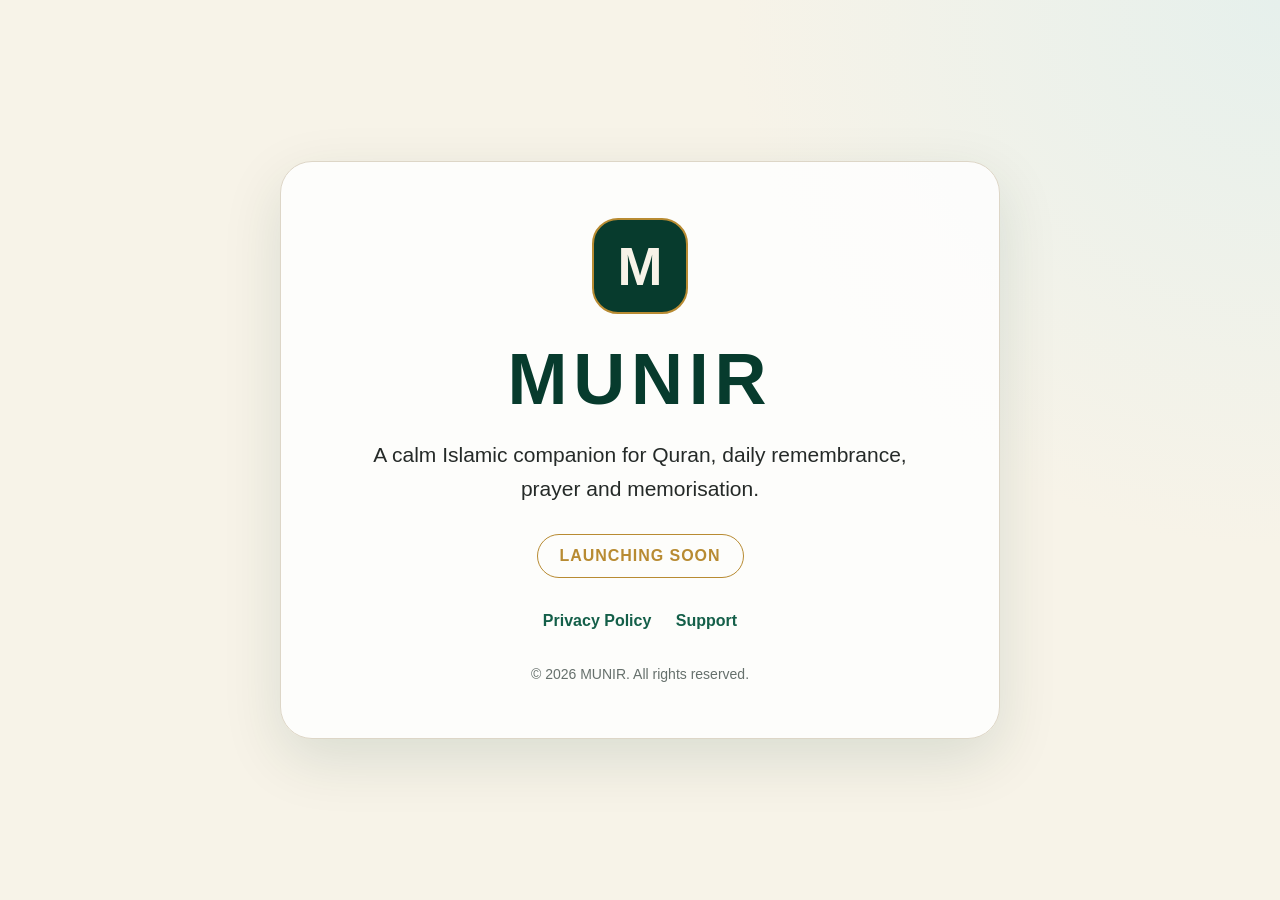
==== index.html @ 7c04cedc "Add MUNIR website homepage" ====
<!DOCTYPE html>
<html lang="en">
<head>
  <meta charset="UTF-8" />
  <meta name="viewport" content="width=device-width, initial-scale=1.0" />

  <title>MUNIR</title>
  <meta
    name="description"
    content="MUNIR is a calm Islamic companion for Quran, daily remembrance, prayer and memorisation."
  />

  <style>
    :root {
      --emerald: #073b2d;
      --emerald-light: #145f49;
      --ivory: #f7f3e8;
      --gold: #b88b32;
      --charcoal: #252a28;
      --stone: #ddd6c7;
    }

    * {
      box-sizing: border-box;
    }

    body {
      margin: 0;
      min-height: 100vh;
      font-family: Arial, Helvetica, sans-serif;
      color: var(--charcoal);
      background:
        radial-gradient(circle at top right, #e6f0ec 0, transparent 35%),
        var(--ivory);
    }

    main {
      min-height: 100vh;
      display: grid;
      place-items: center;
      padding: 32px 20px;
    }

    .card {
      width: min(720px, 100%);
      padding: 56px 36px;
      text-align: center;
      background: rgba(255, 255, 255, 0.82);
      border: 1px solid var(--stone);
      border-radius: 32px;
      box-shadow: 0 20px 60px rgba(7, 59, 45, 0.12);
    }

    .mark {
      width: 96px;
      height: 96px;
      margin: 0 auto 24px;
      display: grid;
      place-items: center;
      color: var(--ivory);
      background: var(--emerald);
      border: 2px solid var(--gold);
      border-radius: 26px;
      font-size: 54px;
      font-weight: 800;
    }

    h1 {
      margin: 0;
      color: var(--emerald);
      font-size: clamp(44px, 10vw, 72px);
      letter-spacing: 0.08em;
    }

    .tagline {
      margin: 18px auto 0;
      max-width: 560px;
      font-size: 21px;
      line-height: 1.6;
    }

    .coming-soon {
      display: inline-block;
      margin-top: 28px;
      padding: 12px 22px;
      color: var(--gold);
      border: 1px solid var(--gold);
      border-radius: 999px;
      font-weight: 700;
      letter-spacing: 0.06em;
      text-transform: uppercase;
    }

    nav {
      margin-top: 34px;
    }

    nav a {
      margin: 0 10px;
      color: var(--emerald-light);
      font-weight: 700;
      text-decoration: none;
    }

    nav a:hover {
      text-decoration: underline;
    }

    footer {
      margin-top: 36px;
      color: #66706c;
      font-size: 14px;
    }
  </style>
</head>

<body>
  <main>
    <section class="card">
      <div class="mark">M</div>

      <h1>MUNIR</h1>

      <p class="tagline">
        A calm Islamic companion for Quran, daily remembrance,
        prayer and memorisation.
      </p>

      <div class="coming-soon">Launching soon</div>

      <nav>
        <a href="privacy.html">Privacy Policy</a>
        <a href="mailto:support@getmunir.com">Support</a>
      </nav>

      <footer>
        © 2026 MUNIR. All rights reserved.
      </footer>
    </section>
  </main>
</body>
</html>
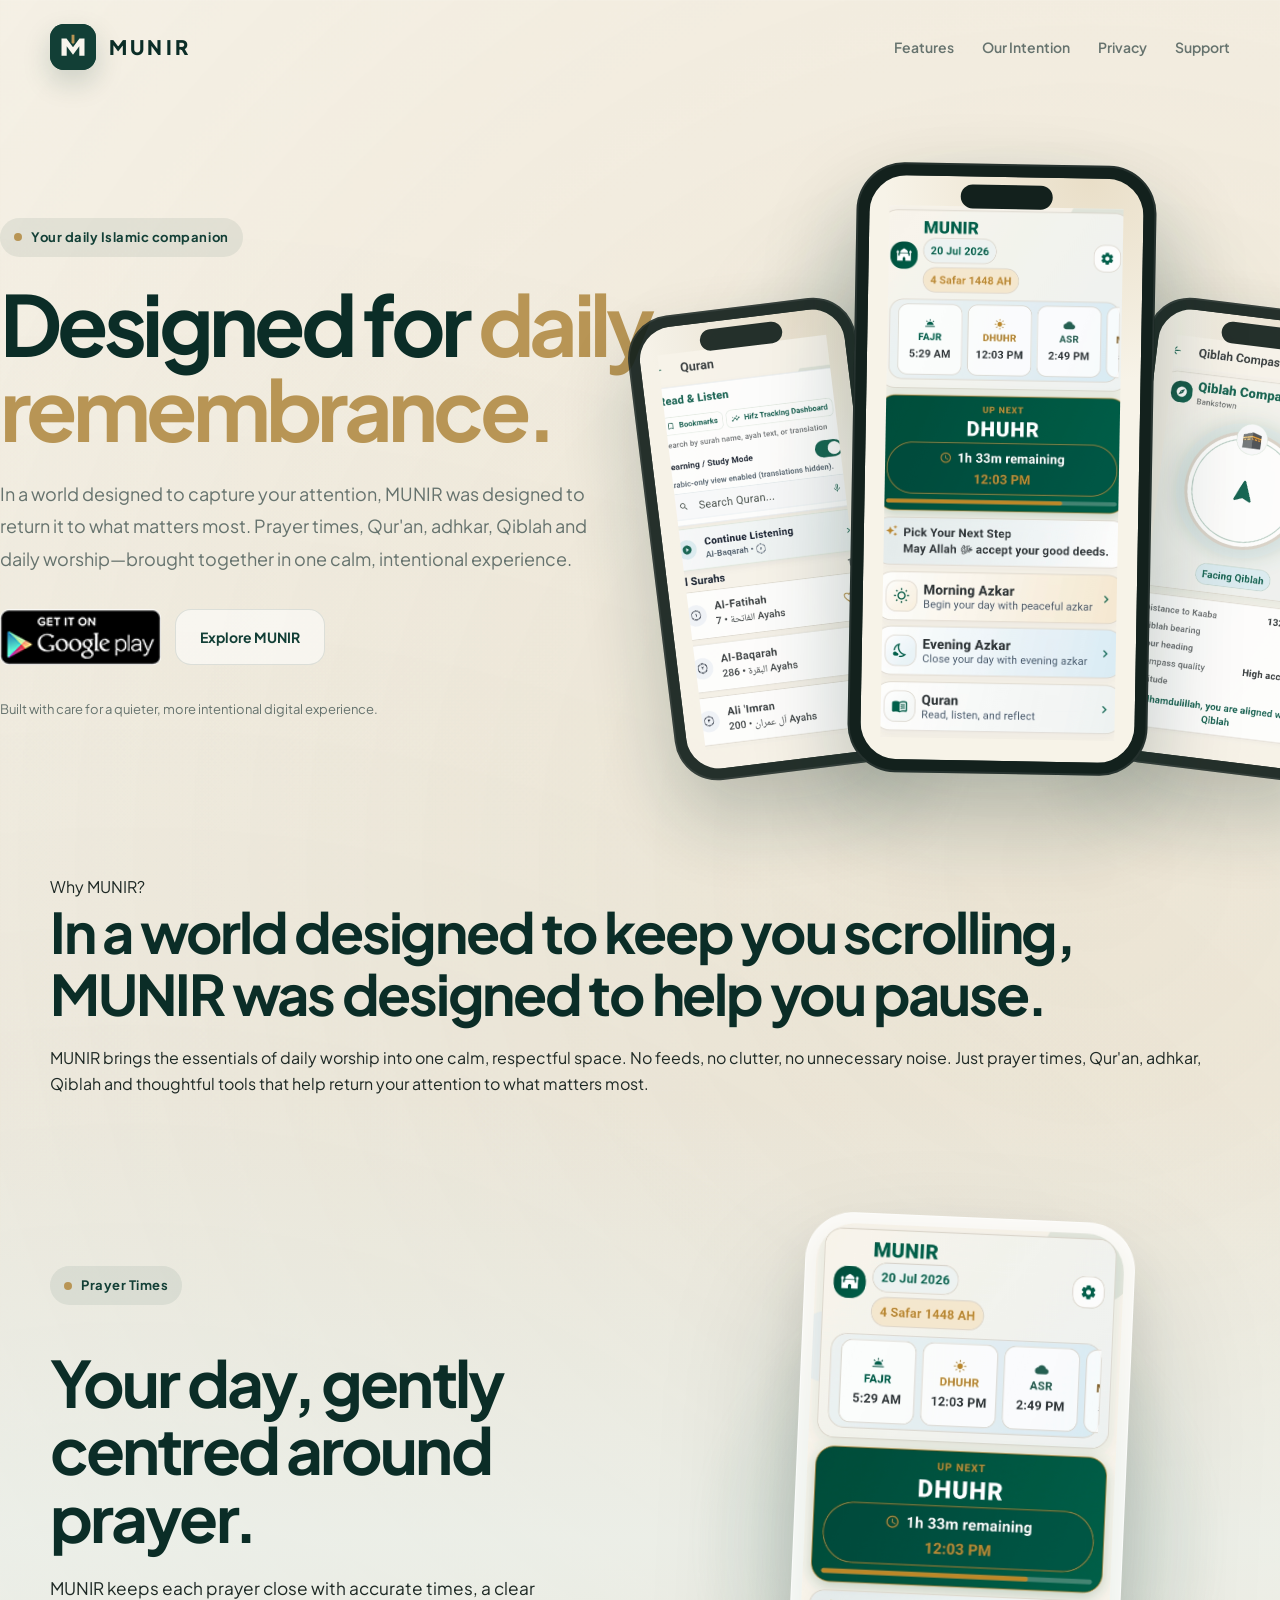
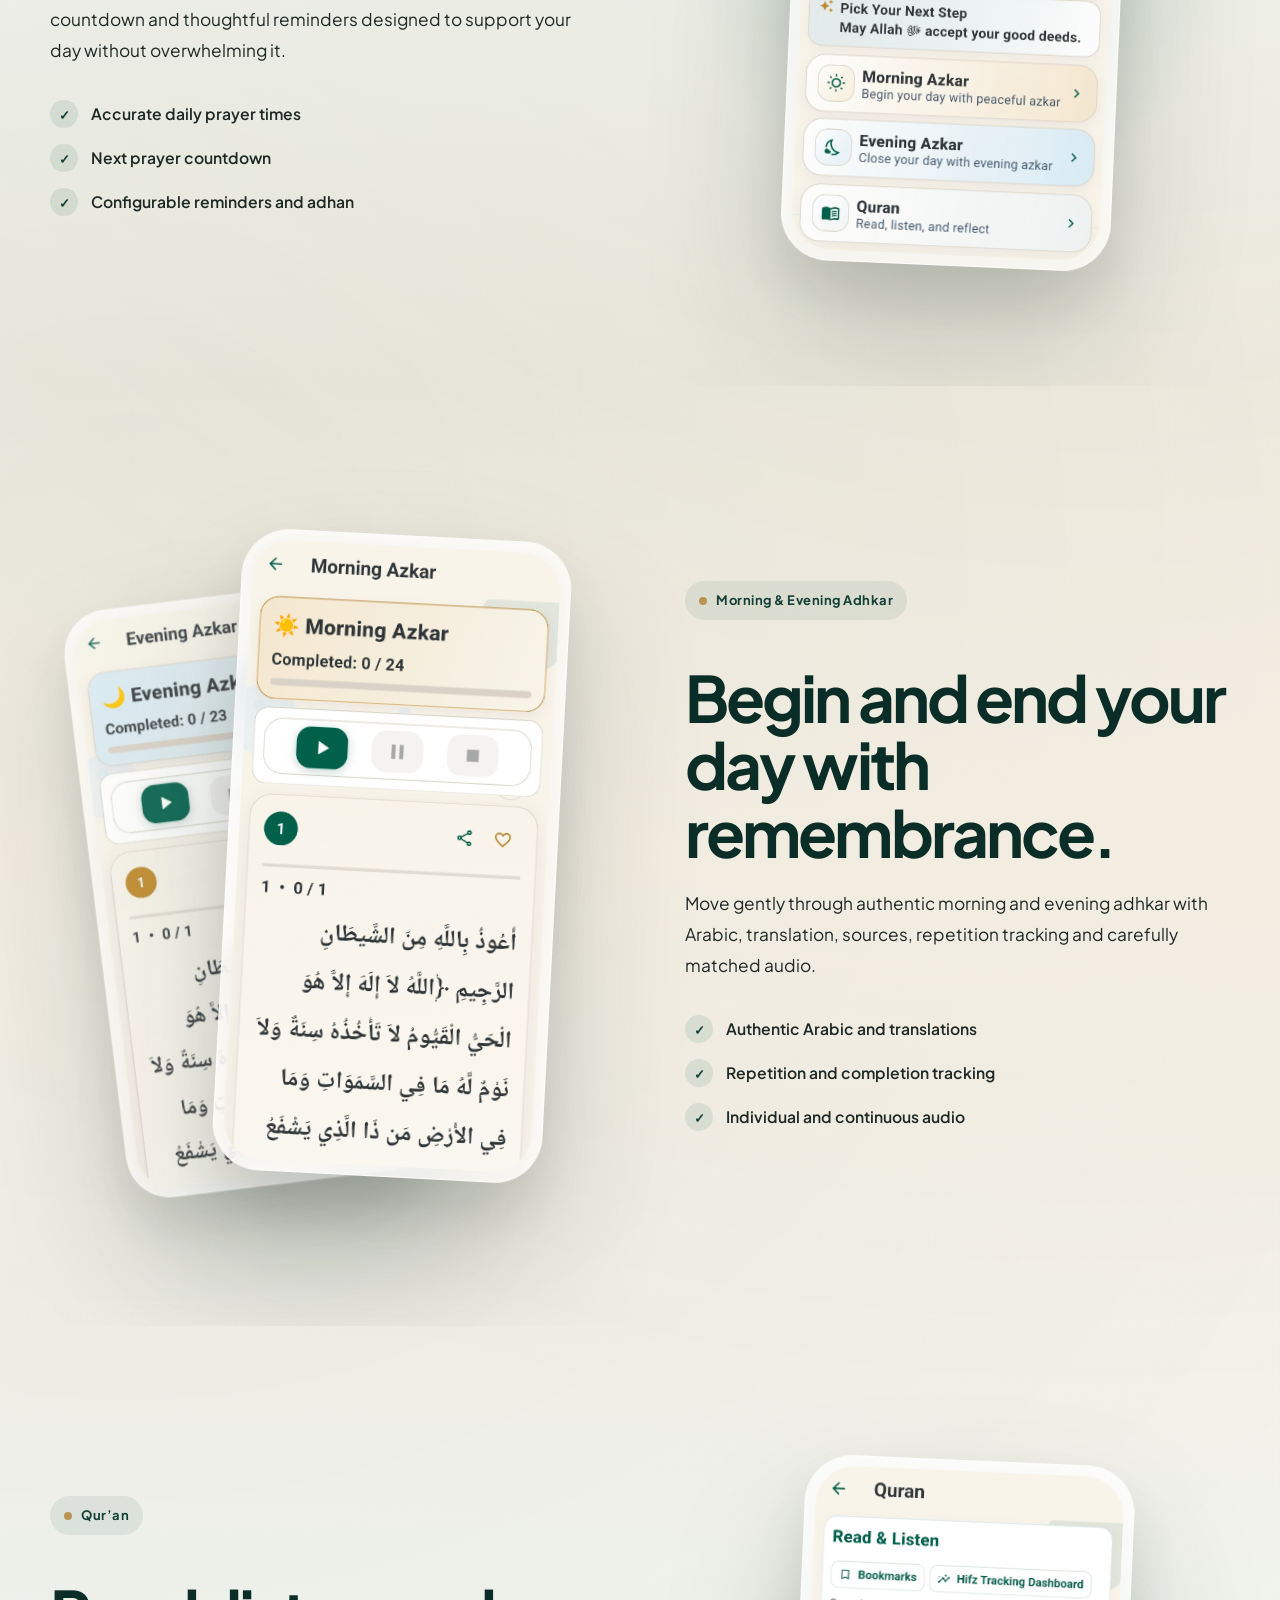
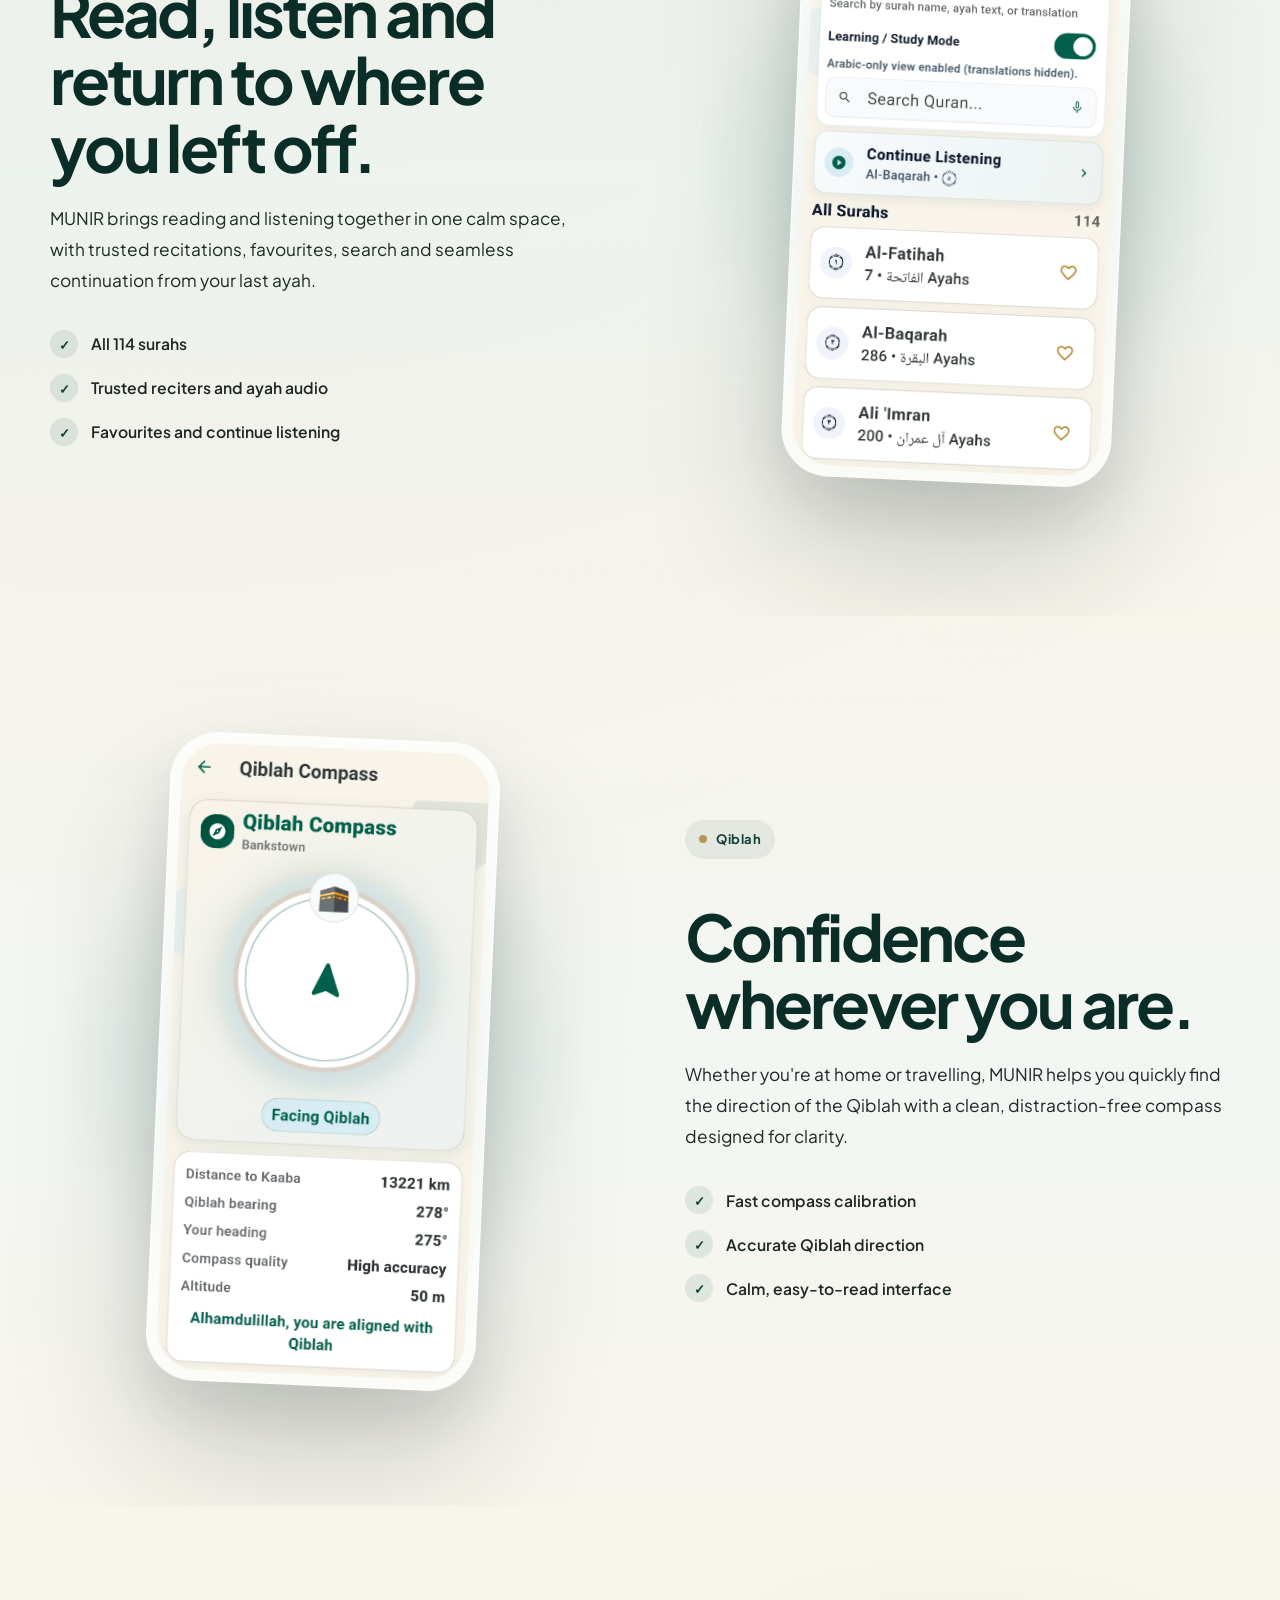
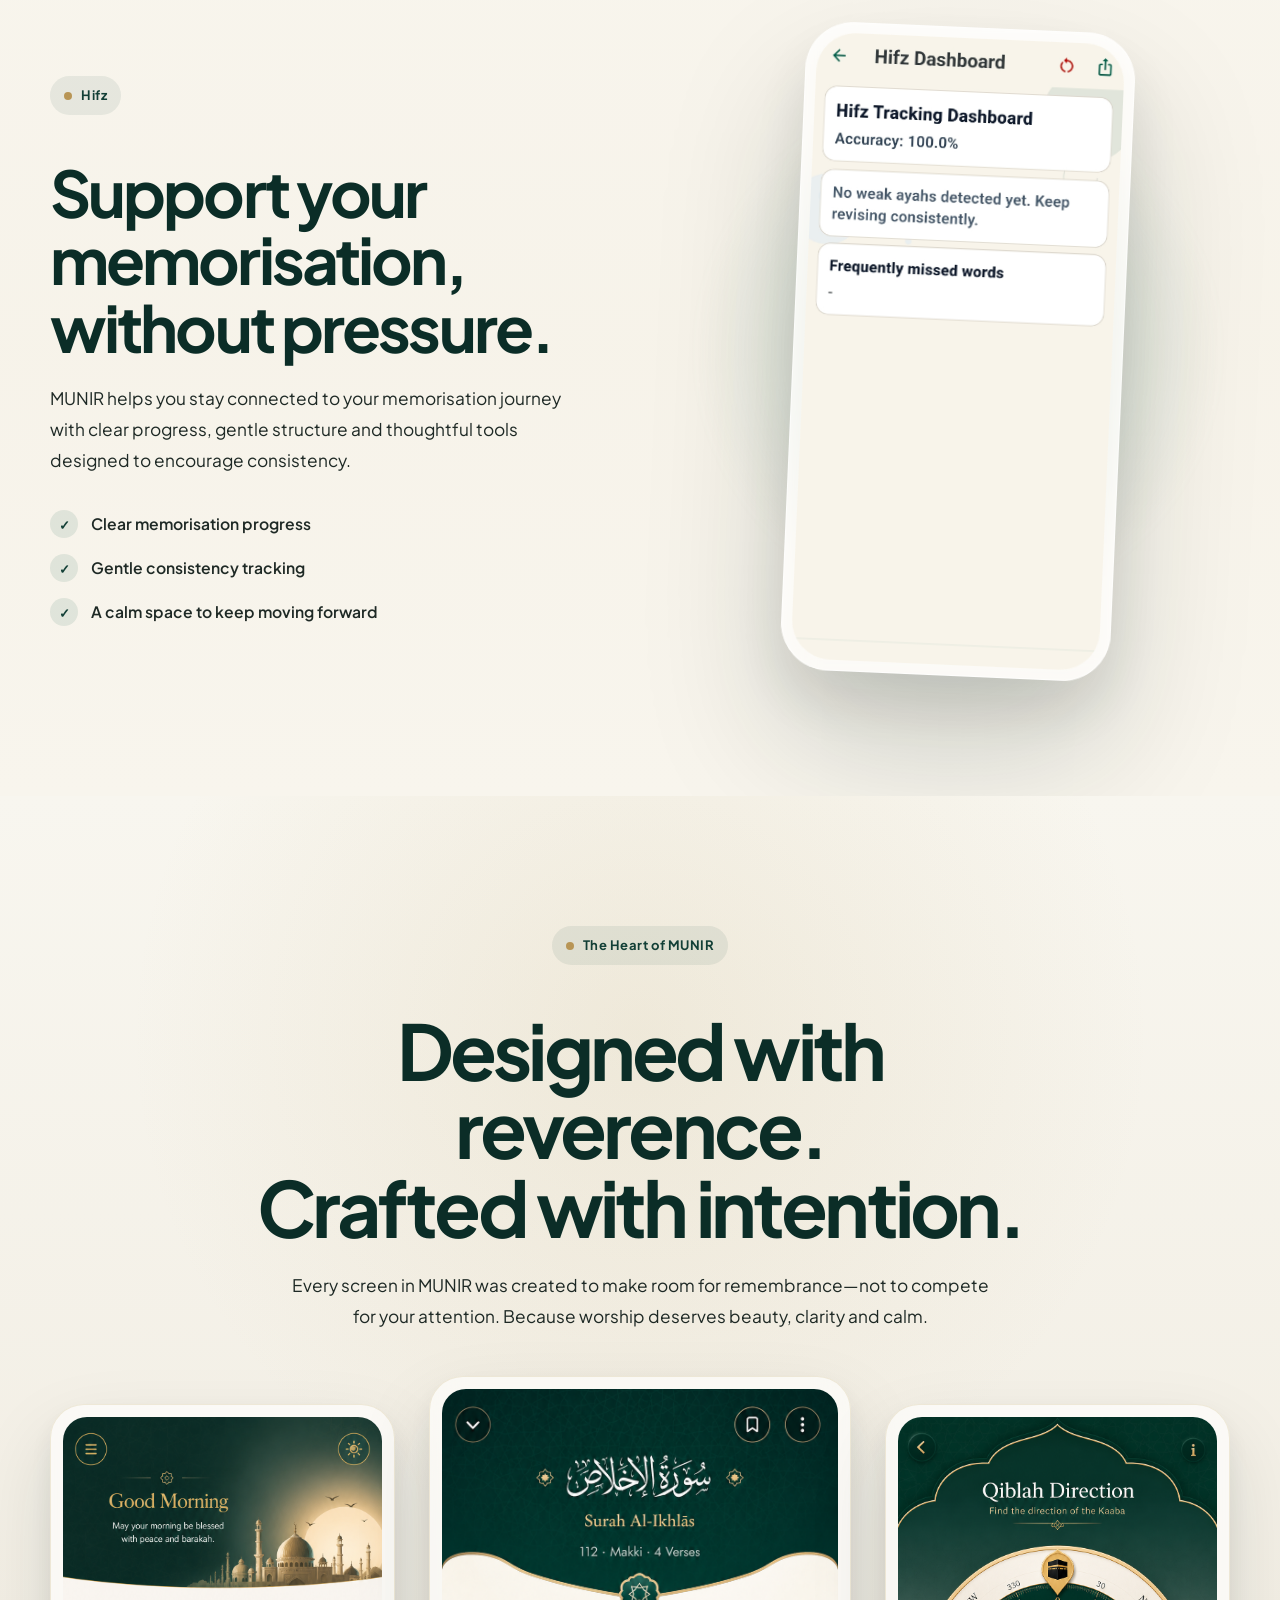
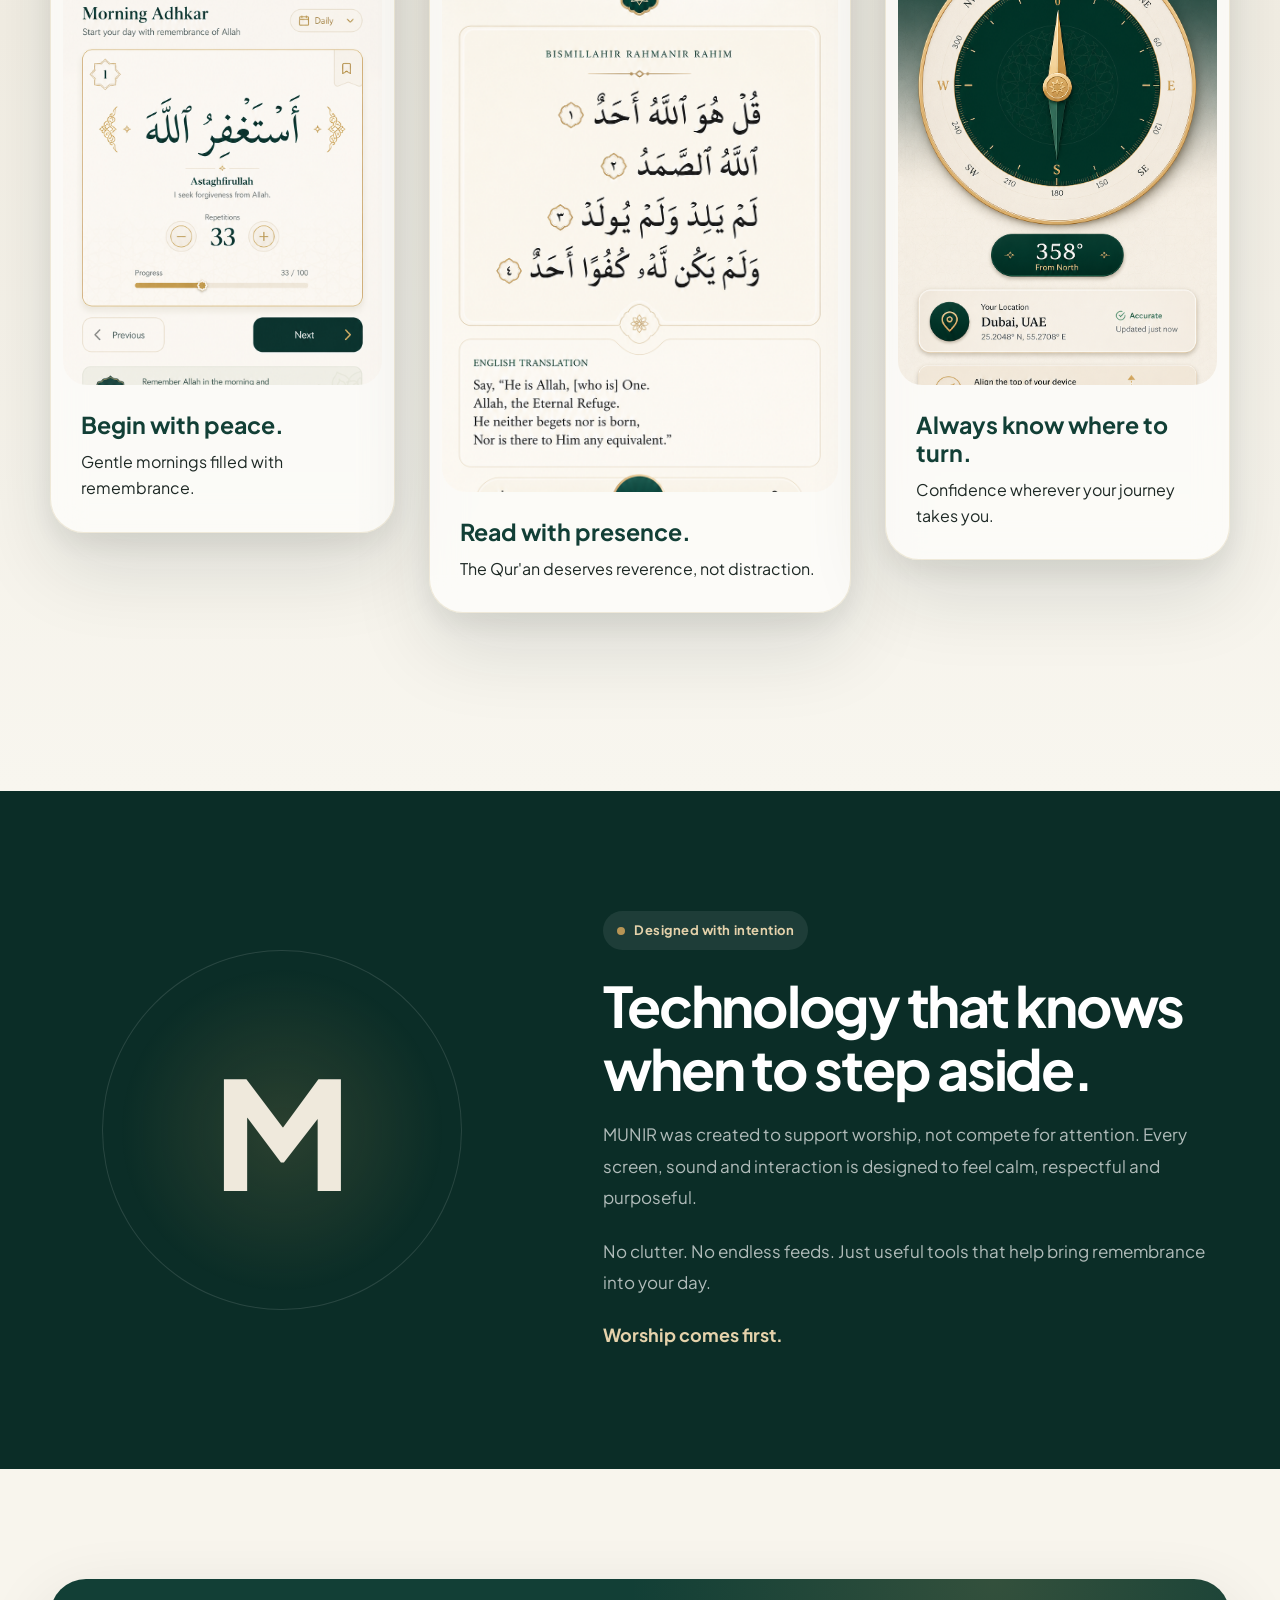
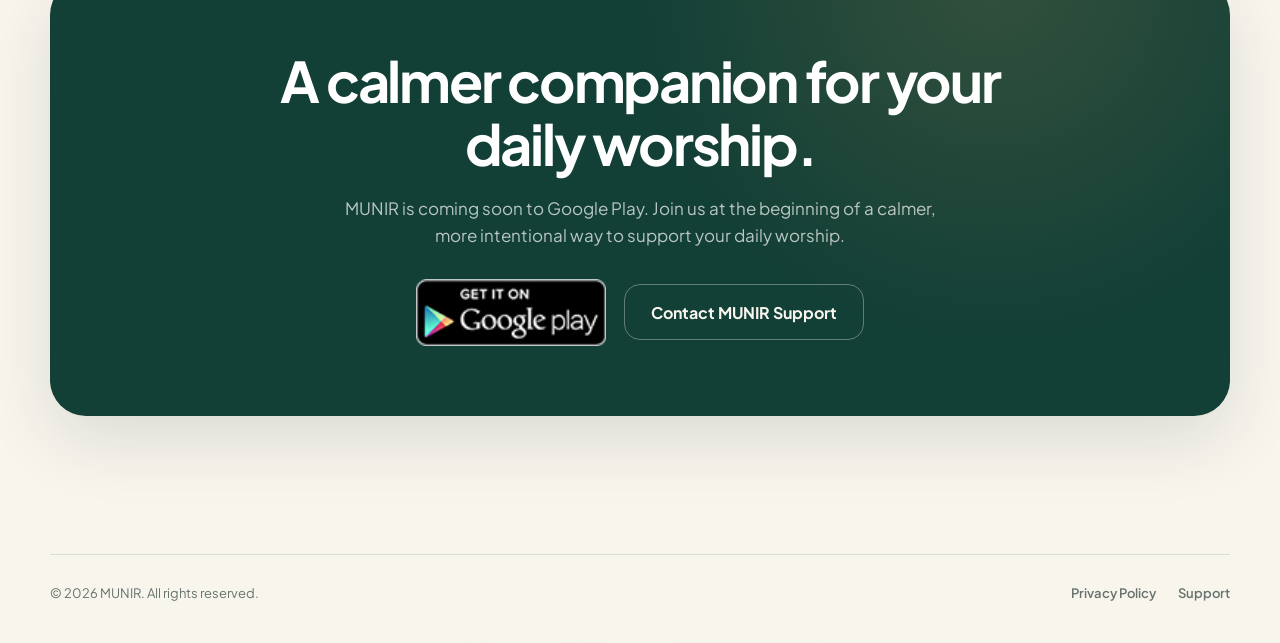
==== commit da403864: "Complete MUNIR website v2" ====
--- a/index.html
+++ b/index.html
@@ -1,142 +1,591 @@
 <!DOCTYPE html>
 <html lang="en">
 <head>
-  <meta charset="UTF-8" />
-  <meta name="viewport" content="width=device-width, initial-scale=1.0" />
-
-  <title>MUNIR</title>
+  <meta charset="UTF-8">
+
+  <meta
+    name="viewport"
+    content="width=device-width, initial-scale=1.0"
+  >
+
   <meta
     name="description"
-    content="MUNIR is a calm Islamic companion for Quran, daily remembrance, prayer and memorisation."
-  />
-
-  <style>
-    :root {
-      --emerald: #073b2d;
-      --emerald-light: #145f49;
-      --ivory: #f7f3e8;
-      --gold: #b88b32;
-      --charcoal: #252a28;
-      --stone: #ddd6c7;
-    }
-
-    * {
-      box-sizing: border-box;
-    }
-
-    body {
-      margin: 0;
-      min-height: 100vh;
-      font-family: Arial, Helvetica, sans-serif;
-      color: var(--charcoal);
-      background:
-        radial-gradient(circle at top right, #e6f0ec 0, transparent 35%),
-        var(--ivory);
-    }
-
-    main {
-      min-height: 100vh;
-      display: grid;
-      place-items: center;
-      padding: 32px 20px;
-    }
-
-    .card {
-      width: min(720px, 100%);
-      padding: 56px 36px;
-      text-align: center;
-      background: rgba(255, 255, 255, 0.82);
-      border: 1px solid var(--stone);
-      border-radius: 32px;
-      box-shadow: 0 20px 60px rgba(7, 59, 45, 0.12);
-    }
-
-    .mark {
-      width: 96px;
-      height: 96px;
-      margin: 0 auto 24px;
-      display: grid;
-      place-items: center;
-      color: var(--ivory);
-      background: var(--emerald);
-      border: 2px solid var(--gold);
-      border-radius: 26px;
-      font-size: 54px;
-      font-weight: 800;
-    }
-
-    h1 {
-      margin: 0;
-      color: var(--emerald);
-      font-size: clamp(44px, 10vw, 72px);
-      letter-spacing: 0.08em;
-    }
-
-    .tagline {
-      margin: 18px auto 0;
-      max-width: 560px;
-      font-size: 21px;
-      line-height: 1.6;
-    }
-
-    .coming-soon {
-      display: inline-block;
-      margin-top: 28px;
-      padding: 12px 22px;
-      color: var(--gold);
-      border: 1px solid var(--gold);
-      border-radius: 999px;
-      font-weight: 700;
-      letter-spacing: 0.06em;
-      text-transform: uppercase;
-    }
-
-    nav {
-      margin-top: 34px;
-    }
-
-    nav a {
-      margin: 0 10px;
-      color: var(--emerald-light);
-      font-weight: 700;
-      text-decoration: none;
-    }
-
-    nav a:hover {
-      text-decoration: underline;
-    }
-
-    footer {
-      margin-top: 36px;
-      color: #66706c;
-      font-size: 14px;
-    }
-  </style>
+    content="MUNIR is a calm Islamic companion for prayer times, Qur'an, morning and evening adhkar, Qiblah, audio, and daily worship."
+  >
+
+  <title>MUNIR — Your Daily Islamic Companion</title>
+
+  <link rel="preconnect" href="https://fonts.googleapis.com">
+  <link rel="preconnect" href="https://fonts.gstatic.com" crossorigin>
+
+  <link
+    href="https://fonts.googleapis.com/css2?family=Plus+Jakarta+Sans:wght@400;500;600;700;800&display=swap"
+    rel="stylesheet"
+  >
+
+  <link rel="stylesheet" href="css/style.css">
 </head>
 
 <body>
-  <main>
-    <section class="card">
-      <div class="mark">M</div>
-
-      <h1>MUNIR</h1>
-
-      <p class="tagline">
-        A calm Islamic companion for Quran, daily remembrance,
-        prayer and memorisation.
-      </p>
-
-      <div class="coming-soon">Launching soon</div>
-
-      <nav>
-        <a href="privacy.html">Privacy Policy</a>
-        <a href="mailto:support@getmunir.com">Support</a>
-      </nav>
-
-      <footer>
-        © 2026 MUNIR. All rights reserved.
-      </footer>
-    </section>
-  </main>
+  <div class="page-shell">
+
+    <header>
+      <div class="container navbar">
+
+        <a class="brand" href="#" aria-label="MUNIR home">
+          <img
+            class="brand-mark"
+            src="assets/munir-logo.svg"
+            alt="MUNIR logo"
+          >
+          <div class="brand-name">MUNIR</div>
+        </a>
+
+        <nav class="nav-links" aria-label="Main navigation">
+          <a href="#features">Features</a>
+          <a href="#intention">Our Intention</a>
+          <a href="privacy.html">Privacy</a>
+          <a href="mailto:support@getmunir.com">Support</a>
+        </nav>
+
+      </div>
+    </header>
+
+    <main>
+
+      <section class="hero">
+        <div class="container" style="display: contents;">
+
+          <div class="hero-content">
+            <div class="eyebrow">
+              <span class="eyebrow-dot"></span>
+              Your daily Islamic companion
+            </div>
+
+            <h1>
+              Designed for
+              <span class="hero-highlight">daily remembrance.</span>
+            </h1>
+
+            <p class="hero-copy">
+              In a world designed to capture your attention, MUNIR was designed
+              to return it to what matters most. Prayer times, Qur'an, adhkar,
+              Qiblah and daily worship—brought together in one calm, intentional
+              experience.
+            </p>
+
+            <div class="hero-actions">
+              <a
+                href="#"
+                aria-label="Get MUNIR on Google Play"
+              >
+                <img
+                  src="assets/badges/google-play.png"
+                  alt="Get it on Google Play"
+                  style="
+                    height: 56px;
+                    display: block;
+                    transition: transform 0.2s ease, filter 0.2s ease;
+                  "
+                >
+              </a>
+
+              <a class="button button-secondary" href="#features">
+                Explore MUNIR
+              </a>
+            </div>
+
+            <p class="release-note">
+              Built with care for a quieter, more intentional digital experience.
+            </p>
+          </div>
+
+          <div class="hero-visual">
+            <div class="glow"></div>
+
+            <div class="floating-card floating-one">
+              <strong>Next Prayer</strong>
+              <span>Maghrib · 5:12 PM</span>
+            </div>
+
+            <div class="phone phone-side phone-left">
+              <div class="phone-notch"></div>
+
+              <div class="phone-screen">
+                <img
+                  src="assets/images/quran.png"
+                  alt="MUNIR Qur'an screen"
+                  class="phone-screenshot"
+                >
+              </div>
+            </div>
+
+            <div class="phone">
+              <div class="phone-notch"></div>
+
+              <div class="phone-screen">
+                <img
+                  src="assets/images/home.png"
+                  alt="MUNIR home screen"
+                  class="phone-screenshot"
+                >
+              </div>
+            </div>
+
+            <div class="phone phone-side phone-right">
+              <div class="phone-notch"></div>
+
+              <div class="phone-screen">
+                <img
+                  src="assets/images/qiblah.png"
+                  alt="MUNIR Qiblah screen"
+                  class="phone-screenshot"
+                >
+              </div>
+            </div>
+
+            <div class="floating-card floating-two">
+              <strong>Daily remembrance</strong>
+              <span>Continue your morning adhkar</span>
+            </div>
+          </div>
+
+        </div>
+      </section>
+
+      <section class="why-munir">
+        <div class="container why-munir-inner">
+
+          <div class="why-munir-label">
+            Why MUNIR?
+          </div>
+
+          <h2>
+            In a world designed to keep you scrolling,
+            MUNIR was designed to help you pause.
+          </h2>
+
+          <p>
+            MUNIR brings the essentials of daily worship into one calm,
+            respectful space. No feeds, no clutter, no unnecessary noise.
+            Just prayer times, Qur'an, adhkar, Qiblah and thoughtful tools
+            that help return your attention to what matters most.
+          </p>
+
+        </div>
+      </section>
+
+      <section class="showcase-section prayer-showcase" id="features">
+        <div class="container showcase-grid">
+
+          <div class="showcase-copy">
+            <div class="eyebrow">
+              <span class="eyebrow-dot"></span>
+              Prayer Times
+            </div>
+
+            <h2>
+              Your day, gently centred around prayer.
+            </h2>
+
+            <p>
+              MUNIR keeps each prayer close with accurate times,
+              a clear countdown and thoughtful reminders designed
+              to support your day without overwhelming it.
+            </p>
+
+            <div class="showcase-points">
+              <div class="showcase-point">
+                <span>✓</span>
+                Accurate daily prayer times
+              </div>
+
+              <div class="showcase-point">
+                <span>✓</span>
+                Next prayer countdown
+              </div>
+
+              <div class="showcase-point">
+                <span>✓</span>
+                Configurable reminders and adhan
+              </div>
+            </div>
+          </div>
+
+          <div class="showcase-visual">
+            <div class="showcase-glow"></div>
+
+            <div class="showcase-phone">
+              <img
+                src="assets/images/home.png"
+                alt="MUNIR prayer times screen"
+              >
+            </div>
+          </div>
+
+        </div>
+      </section>
+
+      <section class="showcase-section adhkar-showcase">
+        <div class="container showcase-grid showcase-grid-reverse">
+
+          <div class="showcase-visual showcase-dual-visual">
+            <div class="showcase-glow"></div>
+
+            <div class="showcase-phone showcase-phone-back">
+              <img
+                src="assets/images/evening.png"
+                alt="MUNIR evening adhkar screen"
+              >
+            </div>
+
+            <div class="showcase-phone showcase-phone-front">
+              <img
+                src="assets/images/morning.png"
+                alt="MUNIR morning adhkar screen"
+              >
+            </div>
+          </div>
+
+          <div class="showcase-copy">
+            <div class="eyebrow">
+              <span class="eyebrow-dot"></span>
+              Morning & Evening Adhkar
+            </div>
+
+            <h2>
+              Begin and end your day with remembrance.
+            </h2>
+
+            <p>
+              Move gently through authentic morning and evening adhkar
+              with Arabic, translation, sources, repetition tracking and
+              carefully matched audio.
+            </p>
+
+            <div class="showcase-points">
+              <div class="showcase-point">
+                <span>✓</span>
+                Authentic Arabic and translations
+              </div>
+
+              <div class="showcase-point">
+                <span>✓</span>
+                Repetition and completion tracking
+              </div>
+
+              <div class="showcase-point">
+                <span>✓</span>
+                Individual and continuous audio
+              </div>
+            </div>
+          </div>
+
+        </div>
+      </section>
+
+      <section class="showcase-section quran-showcase">
+        <div class="container showcase-grid">
+
+          <div class="showcase-copy">
+            <div class="eyebrow">
+              <span class="eyebrow-dot"></span>
+              Qur’an
+            </div>
+
+            <h2>
+              Read, listen and return to where you left off.
+            </h2>
+
+            <p>
+              MUNIR brings reading and listening together in one calm space,
+              with trusted recitations, favourites, search and seamless
+              continuation from your last ayah.
+            </p>
+
+            <div class="showcase-points">
+              <div class="showcase-point">
+                <span>✓</span>
+                All 114 surahs
+              </div>
+
+              <div class="showcase-point">
+                <span>✓</span>
+                Trusted reciters and ayah audio
+              </div>
+
+              <div class="showcase-point">
+                <span>✓</span>
+                Favourites and continue listening
+              </div>
+            </div>
+          </div>
+
+          <div class="showcase-visual">
+            <div class="showcase-glow"></div>
+
+            <div class="showcase-phone">
+              <img
+                src="assets/images/quran.png"
+                alt="MUNIR Qur’an screen"
+              >
+            </div>
+          </div>
+
+        </div>
+      </section>
+
+      <section class="showcase-section qiblah-showcase">
+
+        <div class="container showcase-grid showcase-grid-reverse">
+
+          <div class="showcase-visual">
+            <div class="showcase-glow"></div>
+
+            <div class="showcase-phone">
+              <img
+                src="assets/images/qiblah.png"
+                alt="MUNIR Qiblah Compass">
+            </div>
+
+          </div>
+
+          <div class="showcase-copy">
+
+            <div class="eyebrow">
+              <span class="eyebrow-dot"></span>
+              Qiblah
+            </div>
+
+            <h2>
+              Confidence wherever you are.
+            </h2>
+
+            <p>
+              Whether you're at home or travelling, MUNIR helps you
+              quickly find the direction of the Qiblah with a clean,
+              distraction-free compass designed for clarity.
+            </p>
+
+            <div class="showcase-points">
+
+              <div class="showcase-point">
+                <span>✓</span>
+                Fast compass calibration
+              </div>
+
+              <div class="showcase-point">
+                <span>✓</span>
+                Accurate Qiblah direction
+              </div>
+
+              <div class="showcase-point">
+                <span>✓</span>
+                Calm, easy-to-read interface
+              </div>
+
+            </div>
+
+          </div>
+
+        </div>
+
+      </section>
+
+      <section class="showcase-section hifz-showcase">
+        <div class="container showcase-grid">
+
+          <div class="showcase-copy">
+            <div class="eyebrow">
+              <span class="eyebrow-dot"></span>
+              Hifz
+            </div>
+
+            <h2>
+              Support your memorisation, without pressure.
+            </h2>
+
+            <p>
+              MUNIR helps you stay connected to your memorisation journey
+              with clear progress, gentle structure and thoughtful tools
+              designed to encourage consistency.
+            </p>
+
+            <div class="showcase-points">
+              <div class="showcase-point">
+                <span>✓</span>
+                Clear memorisation progress
+              </div>
+
+              <div class="showcase-point">
+                <span>✓</span>
+                Gentle consistency tracking
+              </div>
+
+              <div class="showcase-point">
+                <span>✓</span>
+                A calm space to keep moving forward
+              </div>
+            </div>
+          </div>
+
+          <div class="showcase-visual">
+            <div class="showcase-glow"></div>
+
+            <div class="showcase-phone">
+              <img
+                src="assets/images/hifz.png"
+                alt="MUNIR Hifz dashboard"
+              >
+            </div>
+          </div>
+
+        </div>
+      </section>
+
+      <section class="heart-section">
+
+        <div class="container">
+
+          <div class="heart-heading">
+
+            <div class="eyebrow">
+              <span class="eyebrow-dot"></span>
+              The Heart of MUNIR
+            </div>
+
+            <h2>
+              Designed with reverence.<br>
+              Crafted with intention.
+            </h2>
+
+            <p>
+              Every screen in MUNIR was created to make room for
+              remembrance—not to compete for your attention.
+              Because worship deserves beauty, clarity and calm.
+            </p>
+
+          </div>
+
+          <div class="heart-grid">
+
+            <div class="heart-card">
+              <img src="assets/images/morning-artwork.png"
+                   alt="Morning Adhkar artwork">
+
+              <h3>Begin with peace.</h3>
+
+              <p>
+                Gentle mornings filled with remembrance.
+              </p>
+            </div>
+
+            <div class="heart-card">
+              <img src="assets/images/quran-artwork.png"
+                   alt="Qur'an artwork">
+
+              <h3>Read with presence.</h3>
+
+              <p>
+                The Qur'an deserves reverence, not distraction.
+              </p>
+            </div>
+
+            <div class="heart-card">
+              <img src="assets/images/qiblah-artwork.png"
+                   alt="Qiblah artwork">
+
+              <h3>Always know where to turn.</h3>
+
+              <p>
+                Confidence wherever your journey takes you.
+              </p>
+            </div>
+
+          </div>
+
+        </div>
+
+      </section>
+
+      <section class="intention" id="intention">
+        <div class="container intention-inner">
+
+          <div class="intention-mark" aria-hidden="true">
+            <div class="intention-letter">M</div>
+          </div>
+
+          <div class="intention-copy">
+            <div class="eyebrow">
+              <span class="eyebrow-dot"></span>
+              Designed with intention
+            </div>
+
+            <h2>Technology that knows when to step aside.</h2>
+
+            <p>
+              MUNIR was created to support worship, not compete for
+              attention. Every screen, sound and interaction is designed
+              to feel calm, respectful and purposeful.
+            </p>
+
+            <p>
+              No clutter. No endless feeds. Just useful tools that help
+              bring remembrance into your day.
+            </p>
+
+            <div class="quote">
+              Worship comes first.
+            </div>
+          </div>
+
+        </div>
+      </section>
+
+      <section class="cta" id="download">
+        <div class="container">
+
+          <div class="cta-box">
+            <h2>A calmer companion for your daily worship.</h2>
+
+            <p>
+              MUNIR is coming soon to Google Play. Join us at the beginning
+              of a calmer, more intentional way to support your daily worship.
+            </p>
+
+            <div class="download-actions">
+              <img
+                src="assets/badges/google-play.png"
+                alt="Get MUNIR on Google Play"
+                class="download-badge"
+              >
+
+              <a href="mailto:support@getmunir.com" class="download-support-link">
+                Contact MUNIR Support
+              </a>
+            </div>
+          </div>
+
+        </div>
+      </section>
+
+    </main>
+
+    <footer>
+      <div class="container footer-inner">
+
+        <p>
+          © 2026 MUNIR. All rights reserved.
+        </p>
+
+        <div class="footer-links">
+          <a href="privacy.html">Privacy Policy</a>
+          <a href="mailto:support@getmunir.com">Support</a>
+        </div>
+
+      </div>
+    </footer>
+
+  </div>
 </body>
 </html>
--- a/css/style.css
+++ b/css/style.css
@@ -0,0 +1,1332 @@
+/* =========================================================
+   MUNIR Website
+   Version: 2.0
+   ========================================================= */
+
+
+/* =========================================================
+1. Reset & Base
+   ========================================================= */
+
+
+/* =========================================================
+2. Navigation
+   ========================================================= */
+
+
+/* =========================================================
+3. Hero
+   ========================================================= */
+
+
+/* =========================================================
+4. Why MUNIR
+   ========================================================= */
+
+
+/* =========================================================
+5. Feature Sections
+   ========================================================= */
+
+
+/* =========================================================
+6. Download CTA
+   ========================================================= */
+
+
+/* =========================================================
+7. Footer
+   ========================================================= */
+
+
+/* =========================================================
+8. Responsive
+   ========================================================= */
+
+    :root {
+      --emerald: #123f36;
+      --emerald-dark: #0b2d27;
+      --emerald-soft: #dce9e3;
+      --ivory: #f8f5ed;
+      --cream: #efe9dc;
+      --gold: #b89555;
+      --charcoal: #1e2925;
+      --muted: #66736e;
+      --white: #ffffff;
+      --border: rgba(18, 63, 54, 0.12);
+      --shadow: 0 24px 70px rgba(11, 45, 39, 0.12);
+    }
+
+    * {
+      box-sizing: border-box;
+      margin: 0;
+      padding: 0;
+    }
+
+    html {
+      scroll-behavior: smooth;
+    }
+
+    body {
+      font-family: "Plus Jakarta Sans", sans-serif;
+      background: var(--ivory);
+      color: var(--charcoal);
+      line-height: 1.6;
+      overflow-x: hidden;
+    }
+
+    a {
+      color: inherit;
+      text-decoration: none;
+    }
+
+    .page-shell {
+      min-height: 100vh;
+      background:
+        radial-gradient(
+          circle at 85% 10%,
+          rgba(184, 149, 85, 0.15),
+          transparent 28%
+        ),
+        radial-gradient(
+          circle at 10% 25%,
+          rgba(18, 63, 54, 0.08),
+          transparent 30%
+        ),
+        var(--ivory);
+    }
+
+    .container {
+      width: min(1180px, calc(100% - 40px));
+      margin: 0 auto;
+    }
+
+    header {
+      padding: 24px 0;
+    }
+
+    .navbar {
+      display: flex;
+      align-items: center;
+      justify-content: space-between;
+      gap: 24px;
+    }
+
+    .brand {
+      display: inline-flex;
+      align-items: center;
+      gap: 13px;
+    }
+
+    .brand-mark {
+      width: 46px;
+      height: 46px;
+      border-radius: 14px;
+      background: var(--emerald);
+      color: var(--ivory);
+      display: grid;
+      place-items: center;
+      font-size: 22px;
+      font-weight: 800;
+      box-shadow: 0 12px 28px rgba(18, 63, 54, 0.18);
+    }
+
+    .brand-name {
+      font-size: 20px;
+      font-weight: 800;
+      letter-spacing: 0.16em;
+      color: var(--emerald-dark);
+    }
+
+    .nav-links {
+      display: flex;
+      align-items: center;
+      gap: 28px;
+      color: var(--muted);
+      font-size: 14px;
+      font-weight: 600;
+    }
+
+    .nav-links a {
+      transition: color 0.2s ease;
+    }
+
+    .nav-links a:hover {
+      color: var(--emerald);
+    }
+
+    .hero {
+      min-height: 720px;
+      display: grid;
+      grid-template-columns: 1.08fr 0.92fr;
+      align-items: center;
+      gap: 70px;
+      padding: 70px 0 100px;
+    }
+
+    .eyebrow {
+      display: inline-flex;
+      align-items: center;
+      gap: 9px;
+      padding: 9px 14px;
+      border-radius: 999px;
+      background: rgba(18, 63, 54, 0.08);
+      color: var(--emerald);
+      font-size: 13px;
+      font-weight: 700;
+      letter-spacing: 0.04em;
+      margin-bottom: 24px;
+    }
+
+    .eyebrow-dot {
+      width: 8px;
+      height: 8px;
+      border-radius: 50%;
+      background: var(--gold);
+    }
+
+    h1 {
+      max-width: 720px;
+      font-size: clamp(48px, 7vw, 84px);
+      line-height: 1.02;
+      letter-spacing: -0.055em;
+      color: var(--emerald-dark);
+      margin-bottom: 26px;
+    }
+
+    .hero-highlight {
+      color: var(--gold);
+    }
+
+    .hero-copy {
+      max-width: 610px;
+      color: var(--muted);
+      font-size: 18px;
+      line-height: 1.8;
+      margin-bottom: 34px;
+    }
+
+    .hero-actions {
+      display: flex;
+      flex-wrap: wrap;
+      gap: 14px;
+      margin-bottom: 34px;
+    }
+
+    .button {
+      display: inline-flex;
+      align-items: center;
+      justify-content: center;
+      min-height: 54px;
+      padding: 0 24px;
+      border-radius: 16px;
+      font-size: 14px;
+      font-weight: 700;
+      transition:
+        transform 0.2s ease,
+        box-shadow 0.2s ease,
+        background 0.2s ease;
+    }
+
+    .button:hover {
+      transform: translateY(-2px);
+    }
+
+
+    .hero-actions img:hover {
+      transform: translateY(-2px);
+      filter: brightness(1.04);
+    }
+
+    .button-primary {
+      background: var(--emerald);
+      color: var(--white);
+      box-shadow: 0 14px 30px rgba(18, 63, 54, 0.22);
+    }
+
+    .button-primary:hover {
+      background: var(--emerald-dark);
+    }
+
+    .button-secondary {
+      border: 1px solid var(--border);
+      background: rgba(255, 255, 255, 0.55);
+      color: var(--emerald);
+    }
+
+    .release-note {
+      color: var(--muted);
+      font-size: 13px;
+    }
+
+    .hero-visual {
+      position: relative;
+      display: flex;
+      justify-content: center;
+      align-items: center;
+      min-height: 560px;
+    }
+
+    .glow {
+      position: absolute;
+      width: 620px;
+      height: 620px;
+      border-radius: 50%;
+      background:
+        radial-gradient(
+          circle,
+          rgba(184,149,85,0.26) 0%,
+          rgba(18,63,54,0.14) 42%,
+          transparent 72%
+        );
+      filter: blur(32px);
+      animation: breathe 8s ease-in-out infinite;
+    }
+
+    @keyframes breathe {
+      0% {
+        transform: scale(0.96);
+        opacity: 0.72;
+      }
+
+      50% {
+        transform: scale(1.04);
+        opacity: 1;
+      }
+
+      100% {
+        transform: scale(0.96);
+        opacity: 0.72;
+      }
+    }
+
+    .phone {
+      position: relative;
+      width: 300px;
+      height: 610px;
+      padding: 13px;
+      border-radius: 48px;
+      background: #13211d;
+      box-shadow:
+        0 45px 90px rgba(11, 45, 39, 0.25),
+        inset 0 0 0 2px rgba(255, 255, 255, 0.08);
+      transform: rotate(3deg);
+      z-index: 2;
+    }
+
+    .phone-side {
+      position: absolute;
+      width: 255px;
+      height: 520px;
+      opacity: 0.92;
+      z-index: 1;
+      filter: saturate(0.88);
+      transition: transform 0.35s ease, opacity 0.35s ease;
+    }
+
+    .phone-left {
+      left: -85px;
+      top: 115px;
+      transform: rotate(-7deg) scale(0.9);
+    }
+
+    .phone-right {
+      right: -85px;
+      top: 115px;
+      transform: rotate(7deg) scale(0.9);
+    }
+
+    .phone-side:hover {
+      opacity: 1;
+    }
+
+    .phone-left:hover {
+      transform: rotate(-4deg) scale(0.94) translateY(-8px);
+    }
+
+    .phone-right:hover {
+      transform: rotate(4deg) scale(0.94) translateY(-8px);
+    }
+
+    .hero-visual > .phone:not(.phone-side) {
+      z-index: 3;
+      transform: rotate(1deg);
+    }
+
+    .phone-screen {
+      position: relative;
+      height: 100%;
+      overflow: hidden;
+      border-radius: 37px;
+      background:
+        radial-gradient(
+          circle at 80% 0%,
+          rgba(184, 149, 85, 0.22),
+          transparent 33%
+        ),
+        #f7f3e8;
+      padding: 30px 20px 22px;
+    }
+
+    .phone-screenshot {
+      width: 100%;
+      height: 100%;
+      display: block;
+      object-fit: cover;
+      object-position: top center;
+    }
+
+    .phone-notch {
+      position: absolute;
+      top: 21px;
+      left: 50%;
+      width: 92px;
+      height: 24px;
+      border-radius: 20px;
+      background: #13211d;
+      transform: translateX(-50%);
+      z-index: 3;
+    }
+
+    .phone-welcome {
+      margin-top: 26px;
+      color: var(--muted);
+      font-size: 12px;
+      font-weight: 600;
+    }
+
+    .phone-title {
+      color: var(--emerald-dark);
+      font-size: 25px;
+      line-height: 1.2;
+      margin-top: 4px;
+      margin-bottom: 20px;
+    }
+
+    .prayer-card {
+      padding: 20px;
+      border-radius: 24px;
+      background: var(--emerald);
+      color: var(--white);
+      box-shadow: 0 18px 35px rgba(18, 63, 54, 0.2);
+    }
+
+    .prayer-label {
+      color: rgba(255, 255, 255, 0.65);
+      font-size: 11px;
+      font-weight: 600;
+      margin-bottom: 4px;
+    }
+
+    .prayer-name {
+      font-size: 22px;
+      font-weight: 800;
+    }
+
+    .prayer-time {
+      color: #ddc490;
+      font-size: 13px;
+      margin-top: 6px;
+    }
+
+    .phone-section-label {
+      margin: 22px 0 12px;
+      color: var(--emerald-dark);
+      font-size: 13px;
+      font-weight: 800;
+    }
+
+    .phone-grid {
+      display: grid;
+      grid-template-columns: repeat(2, 1fr);
+      gap: 10px;
+    }
+
+    .phone-tile {
+      min-height: 96px;
+      padding: 14px;
+      border: 1px solid rgba(18, 63, 54, 0.08);
+      border-radius: 19px;
+      background: rgba(255, 255, 255, 0.72);
+    }
+
+    .phone-icon {
+      font-size: 20px;
+      margin-bottom: 9px;
+    }
+
+    .phone-tile strong {
+      display: block;
+      color: var(--emerald-dark);
+      font-size: 12px;
+    }
+
+    .phone-tile span {
+      display: block;
+      color: var(--muted);
+      font-size: 9px;
+      margin-top: 3px;
+    }
+
+    .floating-card {
+      position: absolute;
+      z-index: 3;
+      padding: 16px 18px;
+      border: 1px solid rgba(18, 63, 54, 0.08);
+      border-radius: 18px;
+      background: rgba(255, 255, 255, 0.84);
+      backdrop-filter: blur(14px);
+      box-shadow: var(--shadow);
+    }
+
+    .floating-card strong {
+      display: block;
+      color: var(--emerald-dark);
+      font-size: 13px;
+    }
+
+    .floating-card span {
+      color: var(--muted);
+      font-size: 11px;
+    }
+
+    .floating-one {
+      display: none;
+      top: 88px;
+      right: -10px;
+    }
+
+    .floating-two {
+      display: none;
+      bottom: 90px;
+      left: -8px;
+    }
+
+    .features {
+      padding: 110px 0;
+      background: var(--white);
+    }
+
+    .section-heading {
+      max-width: 720px;
+      margin: 0 auto 56px;
+      text-align: center;
+    }
+
+    .section-heading .eyebrow {
+      margin-bottom: 18px;
+    }
+
+    h2 {
+      color: var(--emerald-dark);
+      font-size: clamp(36px, 5vw, 56px);
+      line-height: 1.12;
+      letter-spacing: -0.04em;
+      margin-bottom: 20px;
+    }
+
+    .section-heading p {
+      color: var(--muted);
+      font-size: 17px;
+    }
+
+    .feature-grid {
+      display: grid;
+      grid-template-columns: repeat(3, 1fr);
+      gap: 22px;
+    }
+
+    .feature-card {
+      min-height: 290px;
+      padding: 34px;
+      border: 1px solid var(--border);
+      border-radius: 28px;
+      background: #fbfaf6;
+      transition:
+        transform 0.25s ease,
+        box-shadow 0.25s ease;
+    }
+
+    .feature-card:hover {
+      transform: translateY(-6px);
+      box-shadow: var(--shadow);
+    }
+
+    .feature-icon {
+      width: 54px;
+      height: 54px;
+      border-radius: 17px;
+      background: var(--emerald-soft);
+      display: grid;
+      place-items: center;
+      font-size: 24px;
+      margin-bottom: 28px;
+    }
+
+    .feature-card h3 {
+      color: var(--emerald-dark);
+      font-size: 21px;
+      margin-bottom: 12px;
+    }
+
+    .feature-card p {
+      color: var(--muted);
+      font-size: 15px;
+      line-height: 1.75;
+    }
+
+    .intention {
+      padding: 120px 0;
+      background: var(--emerald-dark);
+      color: var(--white);
+    }
+
+    .intention-inner {
+      display: grid;
+      grid-template-columns: 0.85fr 1.15fr;
+      align-items: center;
+      gap: 90px;
+    }
+
+    .intention-mark {
+      width: min(360px, 100%);
+      aspect-ratio: 1;
+      border: 1px solid rgba(255, 255, 255, 0.12);
+      border-radius: 50%;
+      display: grid;
+      place-items: center;
+      margin: 0 auto;
+      background:
+        radial-gradient(
+          circle,
+          rgba(184, 149, 85, 0.18),
+          transparent 64%
+        );
+    }
+
+    .intention-letter {
+      color: var(--cream);
+      font-size: 150px;
+      font-weight: 800;
+      letter-spacing: -0.12em;
+      transform: translateX(-8px);
+    }
+
+    .intention-copy .eyebrow {
+      background: rgba(255, 255, 255, 0.08);
+      color: #e5d2ab;
+    }
+
+    .intention-copy h2 {
+      color: var(--white);
+    }
+
+    .intention-copy p {
+      max-width: 620px;
+      color: rgba(255, 255, 255, 0.68);
+      font-size: 17px;
+      line-height: 1.85;
+      margin-bottom: 22px;
+    }
+
+    .quote {
+      color: #e5d2ab;
+      font-size: 18px;
+      font-weight: 700;
+    }
+
+    .cta {
+      padding: 110px 0;
+    }
+
+    .cta-box {
+      padding: 70px 42px;
+      border-radius: 36px;
+      text-align: center;
+      background:
+        radial-gradient(
+          circle at 80% 0%,
+          rgba(184, 149, 85, 0.2),
+          transparent 35%
+        ),
+        var(--emerald);
+      color: var(--white);
+      box-shadow: var(--shadow);
+    }
+
+    .cta-box h2 {
+      color: var(--white);
+      max-width: 760px;
+      margin-left: auto;
+      margin-right: auto;
+    }
+
+    .cta-box p {
+      max-width: 610px;
+      margin: 0 auto 30px;
+      color: rgba(255, 255, 255, 0.7);
+      font-size: 17px;
+    }
+
+    .cta-box .button {
+      background: var(--cream);
+      color: var(--emerald-dark);
+    }
+
+    footer {
+      padding: 28px 0 40px;
+    }
+
+    .footer-inner {
+      display: flex;
+      align-items: center;
+      justify-content: space-between;
+      gap: 24px;
+      padding-top: 28px;
+      border-top: 1px solid var(--border);
+      color: var(--muted);
+      font-size: 13px;
+    }
+
+    .footer-links {
+      display: flex;
+      flex-wrap: wrap;
+      gap: 22px;
+      font-weight: 600;
+    }
+
+    .footer-links a:hover {
+      color: var(--emerald);
+    }
+
+    @media (max-width: 900px) {
+      .nav-links {
+        display: none;
+      }
+
+      .hero {
+        grid-template-columns: 1fr;
+        gap: 30px;
+        padding-top: 55px;
+        text-align: center;
+      }
+
+      .hero-copy {
+        margin-left: auto;
+        margin-right: auto;
+      }
+
+      .hero-actions {
+        justify-content: center;
+      }
+
+      .hero-visual {
+        margin-top: 20px;
+      }
+
+      .feature-grid {
+        grid-template-columns: 1fr;
+      }
+
+      .feature-card {
+        min-height: auto;
+      }
+
+      .intention-inner {
+        grid-template-columns: 1fr;
+        gap: 55px;
+        text-align: center;
+      }
+
+      .intention-copy p {
+        margin-left: auto;
+        margin-right: auto;
+      }
+    }
+
+    @media (max-width: 560px) {
+      .container {
+        width: min(100% - 26px, 1180px);
+      }
+
+      header {
+        padding-top: 18px;
+      }
+
+      .brand-mark {
+        width: 42px;
+        height: 42px;
+      }
+
+      .brand-name {
+        font-size: 17px;
+      }
+
+      .hero {
+        min-height: auto;
+        padding: 50px 0 80px;
+      }
+
+      h1 {
+        font-size: 48px;
+      }
+
+      .hero-copy {
+        font-size: 16px;
+      }
+
+      .hero-actions {
+        flex-direction: column;
+      }
+
+      .button {
+        width: 100%;
+      }
+
+      .hero-visual {
+        min-height: 540px;
+      }
+
+      .phone {
+        width: 265px;
+        height: 540px;
+      }
+
+      .floating-card {
+        display: none;
+      }
+
+      .features,
+      .intention,
+      .cta {
+        padding: 80px 0;
+      }
+
+      .feature-card {
+        padding: 28px;
+      }
+
+      .intention-mark {
+        width: 270px;
+      }
+
+      .intention-letter {
+        font-size: 112px;
+      }
+
+      .cta-box {
+        padding: 55px 24px;
+      }
+
+      .footer-inner {
+        flex-direction: column;
+        text-align: center;
+      }
+    }
+
+/* =========================================================
+   Prayer Showcase
+   ========================================================= */
+
+.showcase-section {
+  position: relative;
+  padding: 120px 0;
+  overflow: hidden;
+}
+
+.showcase-grid {
+  display: grid;
+  grid-template-columns: 1fr 1fr;
+  align-items: center;
+  gap: 90px;
+}
+
+.showcase-copy {
+  max-width: 560px;
+}
+
+.showcase-copy h2 {
+  margin: 20px 0 22px;
+  font-size: clamp(2.5rem, 5vw, 4.7rem);
+  line-height: 1.05;
+  letter-spacing: -0.045em;
+}
+
+.showcase-copy > p {
+  max-width: 540px;
+  font-size: 1.08rem;
+  line-height: 1.8;
+  color: var(--text-muted);
+}
+
+.showcase-points {
+  display: grid;
+  gap: 16px;
+  margin-top: 34px;
+}
+
+.showcase-point {
+  display: flex;
+  align-items: center;
+  gap: 13px;
+  font-size: 0.98rem;
+  font-weight: 600;
+}
+
+.showcase-point span {
+  display: grid;
+  width: 28px;
+  height: 28px;
+  place-items: center;
+  flex-shrink: 0;
+  border-radius: 50%;
+  background: rgba(24, 92, 72, 0.1);
+  color: var(--emerald);
+  font-size: 0.82rem;
+}
+
+.showcase-visual {
+  position: relative;
+  display: grid;
+  min-height: 650px;
+  place-items: center;
+}
+
+.showcase-glow {
+  position: absolute;
+  width: 520px;
+  height: 520px;
+  border-radius: 50%;
+  background:
+    radial-gradient(
+      circle,
+      rgba(198, 174, 119, 0.2) 0%,
+      rgba(119, 166, 146, 0.15) 38%,
+      rgba(255, 255, 255, 0) 72%
+    );
+  filter: blur(8px);
+}
+
+.showcase-phone {
+  position: relative;
+  z-index: 1;
+  width: min(330px, 82%);
+  padding: 10px;
+  border: 1px solid rgba(255, 255, 255, 0.68);
+  border-radius: 48px;
+  background: rgba(255,255,255,.55);
+  box-shadow:
+    0 70px 140px rgba(12, 32, 25, 0.18),
+    0 30px 60px rgba(12, 32, 25, 0.10),
+    0 10px 18px rgba(255,255,255,0.55) inset;
+  backdrop-filter: blur(18px);
+  transform: rotate(2.5deg);
+  transition:
+    transform 350ms ease,
+    box-shadow 350ms ease;
+}
+
+.showcase-phone:hover {
+  transform: rotate(0deg) translateY(-8px);
+  box-shadow:
+    0 55px 110px rgba(28, 54, 45, 0.21),
+    0 16px 36px rgba(28, 54, 45, 0.11);
+}
+
+.showcase-phone img {
+  display: block;
+  width: 100%;
+  border-radius: 39px;
+}
+
+.prayer-showcase {
+  background:
+    linear-gradient(
+      180deg,
+      rgba(248, 246, 239, 0) 0%,
+      rgba(237, 242, 237, 0.72) 50%,
+      rgba(248, 246, 239, 0) 100%
+    );
+}
+
+@media (max-width: 900px) {
+  .showcase-section {
+    padding: 90px 0;
+  }
+
+  .showcase-grid {
+    grid-template-columns: 1fr;
+    gap: 50px;
+  }
+
+  .showcase-copy {
+    max-width: 680px;
+  }
+
+  .showcase-visual {
+    min-height: 560px;
+  }
+}
+
+@media (max-width: 600px) {
+  .showcase-section {
+    padding: 72px 0;
+  }
+
+  .showcase-copy h2 {
+    font-size: clamp(2.3rem, 12vw, 3.5rem);
+  }
+
+  .showcase-visual {
+    min-height: 500px;
+  }
+
+  .showcase-phone {
+    width: min(300px, 88%);
+    border-radius: 42px;
+  }
+
+  .showcase-phone img {
+    border-radius: 34px;
+  }
+}
+
+/* =========================================================
+   Adhkar Showcase
+   ========================================================= */
+
+.adhkar-showcase {
+  background:
+    linear-gradient(
+      180deg,
+      rgba(248, 246, 239, 0) 0%,
+      rgba(245, 238, 226, 0.72) 50%,
+      rgba(248, 246, 239, 0) 100%
+    );
+}
+
+.showcase-grid-reverse {
+  grid-template-columns: 1fr 1fr;
+}
+
+.showcase-dual-visual {
+  position: relative;
+  min-height: 700px;
+}
+
+.showcase-phone-front,
+.showcase-phone-back {
+  position: absolute;
+}
+
+.showcase-phone-front {
+  z-index: 2;
+  right: 7%;
+  transform: rotate(3deg);
+}
+
+.showcase-phone-back {
+  z-index: 1;
+  left: 5%;
+  transform: rotate(-7deg) translateY(34px) scale(0.92);
+  opacity: 0.9;
+}
+
+.showcase-phone-front:hover {
+  transform: rotate(0deg) translateY(-8px);
+}
+
+.showcase-phone-back:hover {
+  transform: rotate(-3deg) translateY(20px) scale(0.95);
+  opacity: 1;
+}
+
+@media (max-width: 900px) {
+  .showcase-grid-reverse {
+    grid-template-columns: 1fr;
+  }
+
+  .showcase-dual-visual {
+    order: 2;
+    min-height: 620px;
+  }
+
+  .adhkar-showcase .showcase-copy {
+    order: 1;
+  }
+}
+
+@media (max-width: 600px) {
+  .showcase-dual-visual {
+    min-height: 520px;
+  }
+
+  .showcase-phone-front {
+    right: 1%;
+    width: min(245px, 68%);
+  }
+
+  .showcase-phone-back {
+    left: 0;
+    width: min(230px, 64%);
+  }
+}
+
+/* =========================================================
+   Qur'an Showcase
+   ========================================================= */
+
+.quran-showcase {
+  background:
+    linear-gradient(
+      180deg,
+      rgba(248,246,239,0) 0%,
+      rgba(235,244,240,0.70) 50%,
+      rgba(248,246,239,0) 100%
+    );
+}
+
+/* =========================================================
+   Qiblah Showcase
+   ========================================================= */
+
+.qiblah-showcase {
+  background:
+    linear-gradient(
+      180deg,
+      rgba(248,246,239,0) 0%,
+      rgba(240,246,244,0.72) 50%,
+      rgba(248,246,239,0) 100%
+    );
+}
+
+/* =========================================================
+   Hifz Showcase
+   ========================================================= */
+
+.hifz-showcase {
+  background:
+    linear-gradient(
+      180deg,
+      rgba(248,246,239,0) 0%,
+      rgba(246,242,232,0.70) 50%,
+      rgba(248,246,239,0) 100%
+    );
+}
+/* =========================================================
+   The Heart of MUNIR
+   ========================================================= */
+
+.heart-section {
+  position: relative;
+  padding: 130px 0 150px;
+  overflow: hidden;
+  background:
+    radial-gradient(
+      circle at 50% 15%,
+      rgba(198, 174, 119, 0.16),
+      rgba(198, 174, 119, 0) 34%
+    ),
+    linear-gradient(
+      180deg,
+      #f8f6ef 0%,
+      #f2eee4 52%,
+      #f8f6ef 100%
+    );
+}
+
+.heart-heading {
+  max-width: 820px;
+  margin: 0 auto 72px;
+  text-align: center;
+}
+
+.heart-heading .eyebrow {
+  justify-content: center;
+}
+
+.heart-heading h2 {
+  margin: 22px 0 24px;
+  font-size: clamp(2.8rem, 6vw, 5.6rem);
+  line-height: 1.02;
+  letter-spacing: -0.05em;
+}
+
+.heart-heading p {
+  max-width: 720px;
+  margin: 0 auto;
+  color: var(--text-muted);
+  font-size: 1.08rem;
+  line-height: 1.8;
+}
+
+.heart-grid{
+    display:grid;
+
+    grid-template-columns:
+        1fr
+        1.22fr
+        1fr;
+
+    gap:34px;
+
+    align-items:start;
+}
+
+.heart-card {
+  position: relative;
+  overflow: hidden;
+  padding: 12px 12px 30px;
+  border: 1px solid rgba(198, 174, 119, 0.24);
+  border-radius: 34px;
+  background: rgba(255, 255, 255, 0.62);
+  box-shadow:
+    0 36px 80px rgba(14, 37, 29, 0.12),
+    0 12px 28px rgba(14, 37, 29, 0.07);
+  backdrop-filter: blur(16px);
+  transition:
+    transform .45s ease,
+    box-shadow .45s ease;
+}
+
+.heart-card:hover{
+
+    transform:
+        translateY(-14px)
+        scale(1.015);
+
+    box-shadow:
+        0 60px 130px rgba(14,37,29,.18),
+        0 18px 40px rgba(14,37,29,.08);
+
+}
+
+.heart-card:nth-child(2){
+
+    transform:translateY(-28px);
+
+}
+
+.heart-card:nth-child(2):hover{
+
+    transform:
+        translateY(-42px)
+        scale(1.02);
+
+}
+
+.heart-card img {
+  display: block;
+  width: 100%;
+  aspect-ratio: 9 / 16;
+  object-fit: cover;
+  object-position: top center;
+  border-radius: 24px;
+}
+
+.heart-card h3 {
+  margin: 26px 18px 10px;
+  color: var(--emerald);
+  font-size: 1.45rem;
+  line-height: 1.2;
+}
+
+.heart-card p {
+  margin: 0 18px;
+  color: var(--text-muted);
+  line-height: 1.65;
+}
+
+@media (max-width: 1000px) {
+  .heart-grid {
+    grid-template-columns: repeat(2, minmax(0, 1fr));
+  }
+
+  .heart-card:last-child {
+    grid-column: 1 / -1;
+    width: min(520px, 100%);
+    justify-self: center;
+  }
+}
+
+@media (max-width: 700px) {
+  .heart-section {
+    padding: 92px 0 105px;
+  }
+
+  .heart-heading {
+    margin-bottom: 48px;
+  }
+
+  .heart-grid {
+    grid-template-columns: 1fr;
+    gap: 24px;
+  }
+
+  .heart-card,
+  .heart-card:last-child {
+    width: 100%;
+    grid-column: auto;
+  }
+
+  .heart-card img {
+    aspect-ratio: 4 / 5;
+  }
+}
+/* =========================================================
+   Download Actions
+   ========================================================= */
+
+.download-actions {
+  display: flex;
+  align-items: center;
+  justify-content: center;
+  gap: 18px;
+  flex-wrap: wrap;
+  margin-top: 30px;
+}
+
+.download-badge {
+  display: block;
+  width: 190px;
+  height: auto;
+  transition:
+    transform 250ms ease,
+    filter 250ms ease;
+}
+
+.download-badge:hover {
+  transform: translateY(-3px);
+  filter: brightness(1.04);
+}
+
+.download-support-link {
+  display: inline-flex;
+  min-height: 56px;
+  align-items: center;
+  justify-content: center;
+  padding: 0 26px;
+  border: 1px solid rgba(248, 246, 239, 0.34);
+  border-radius: 16px;
+  color: #f8f6ef;
+  font-weight: 700;
+  text-decoration: none;
+  transition:
+    background 250ms ease,
+    transform 250ms ease;
+}
+
+.download-support-link:hover {
+  background: rgba(255, 255, 255, 0.08);
+  transform: translateY(-3px);
+}
+
+@media (max-width: 600px) {
+  .download-actions {
+    flex-direction: column;
+  }
+
+  .download-support-link {
+    width: min(280px, 100%);
+  }
+}
